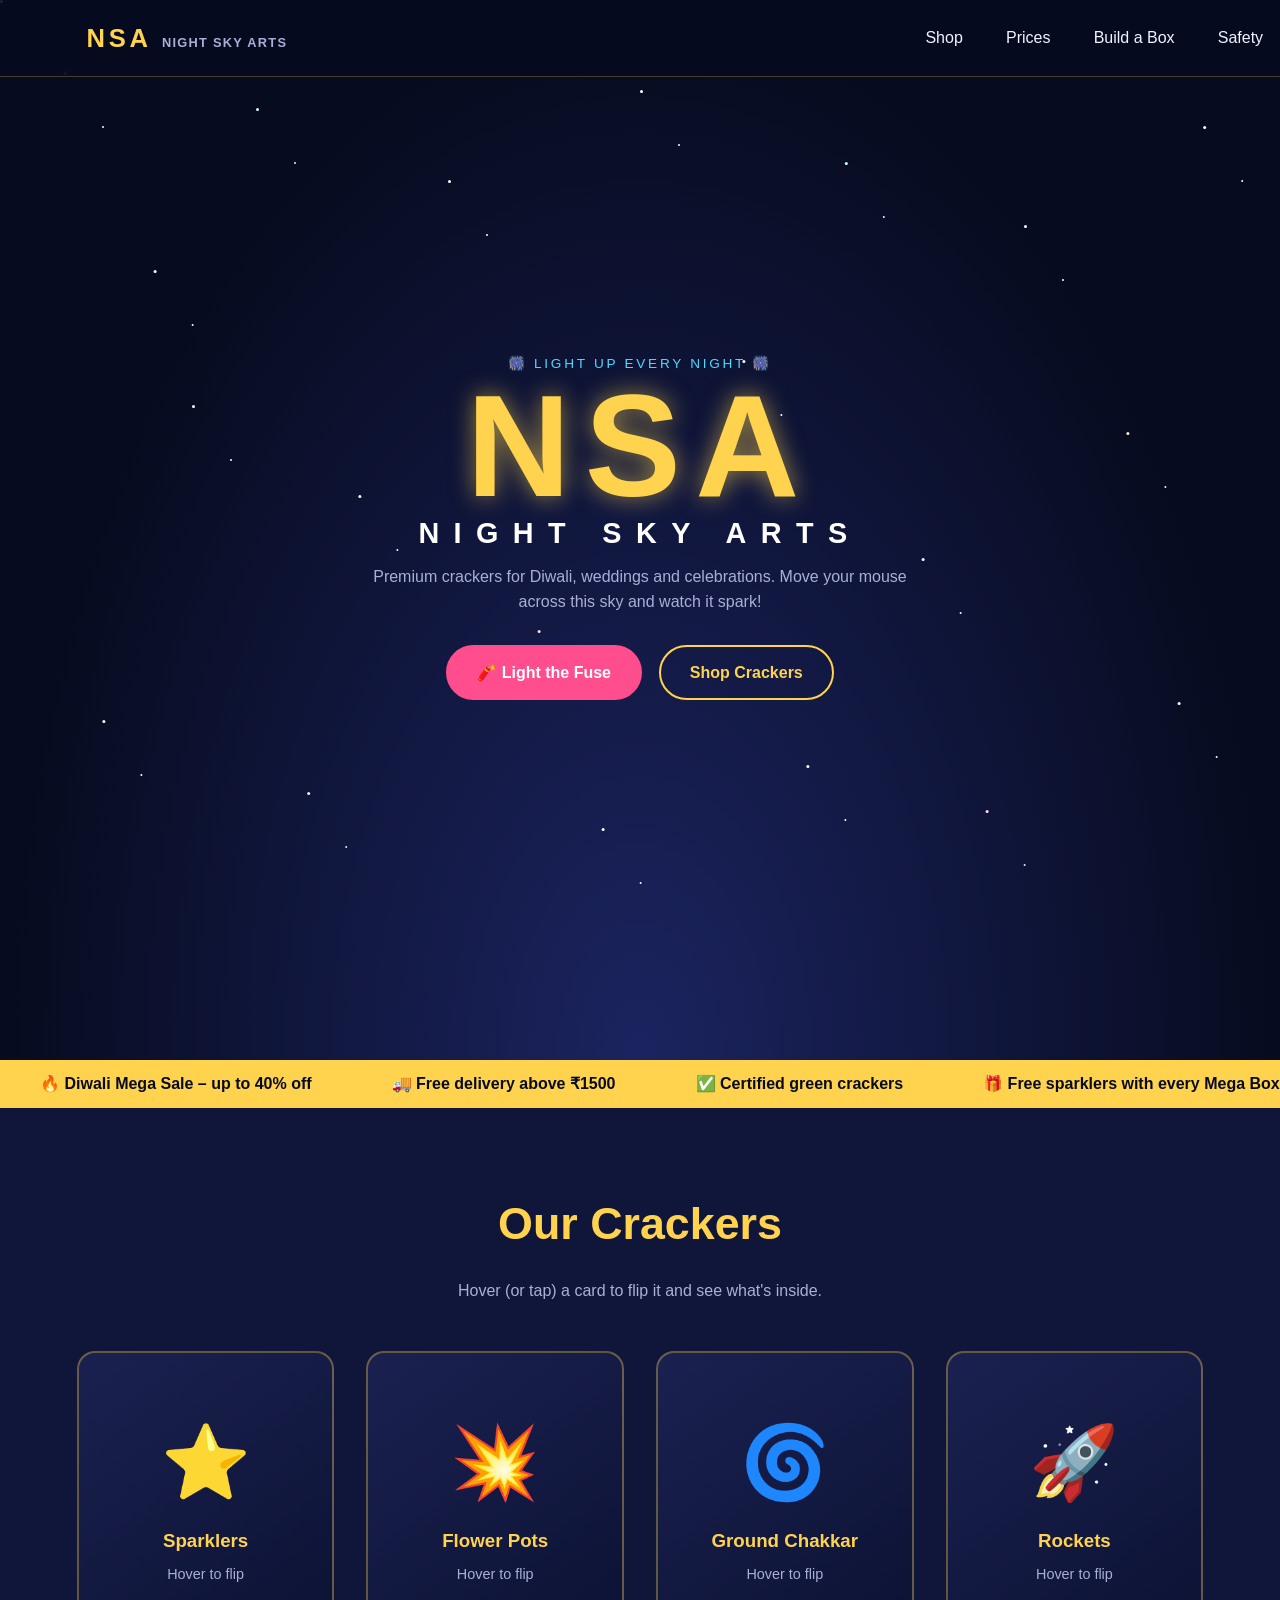
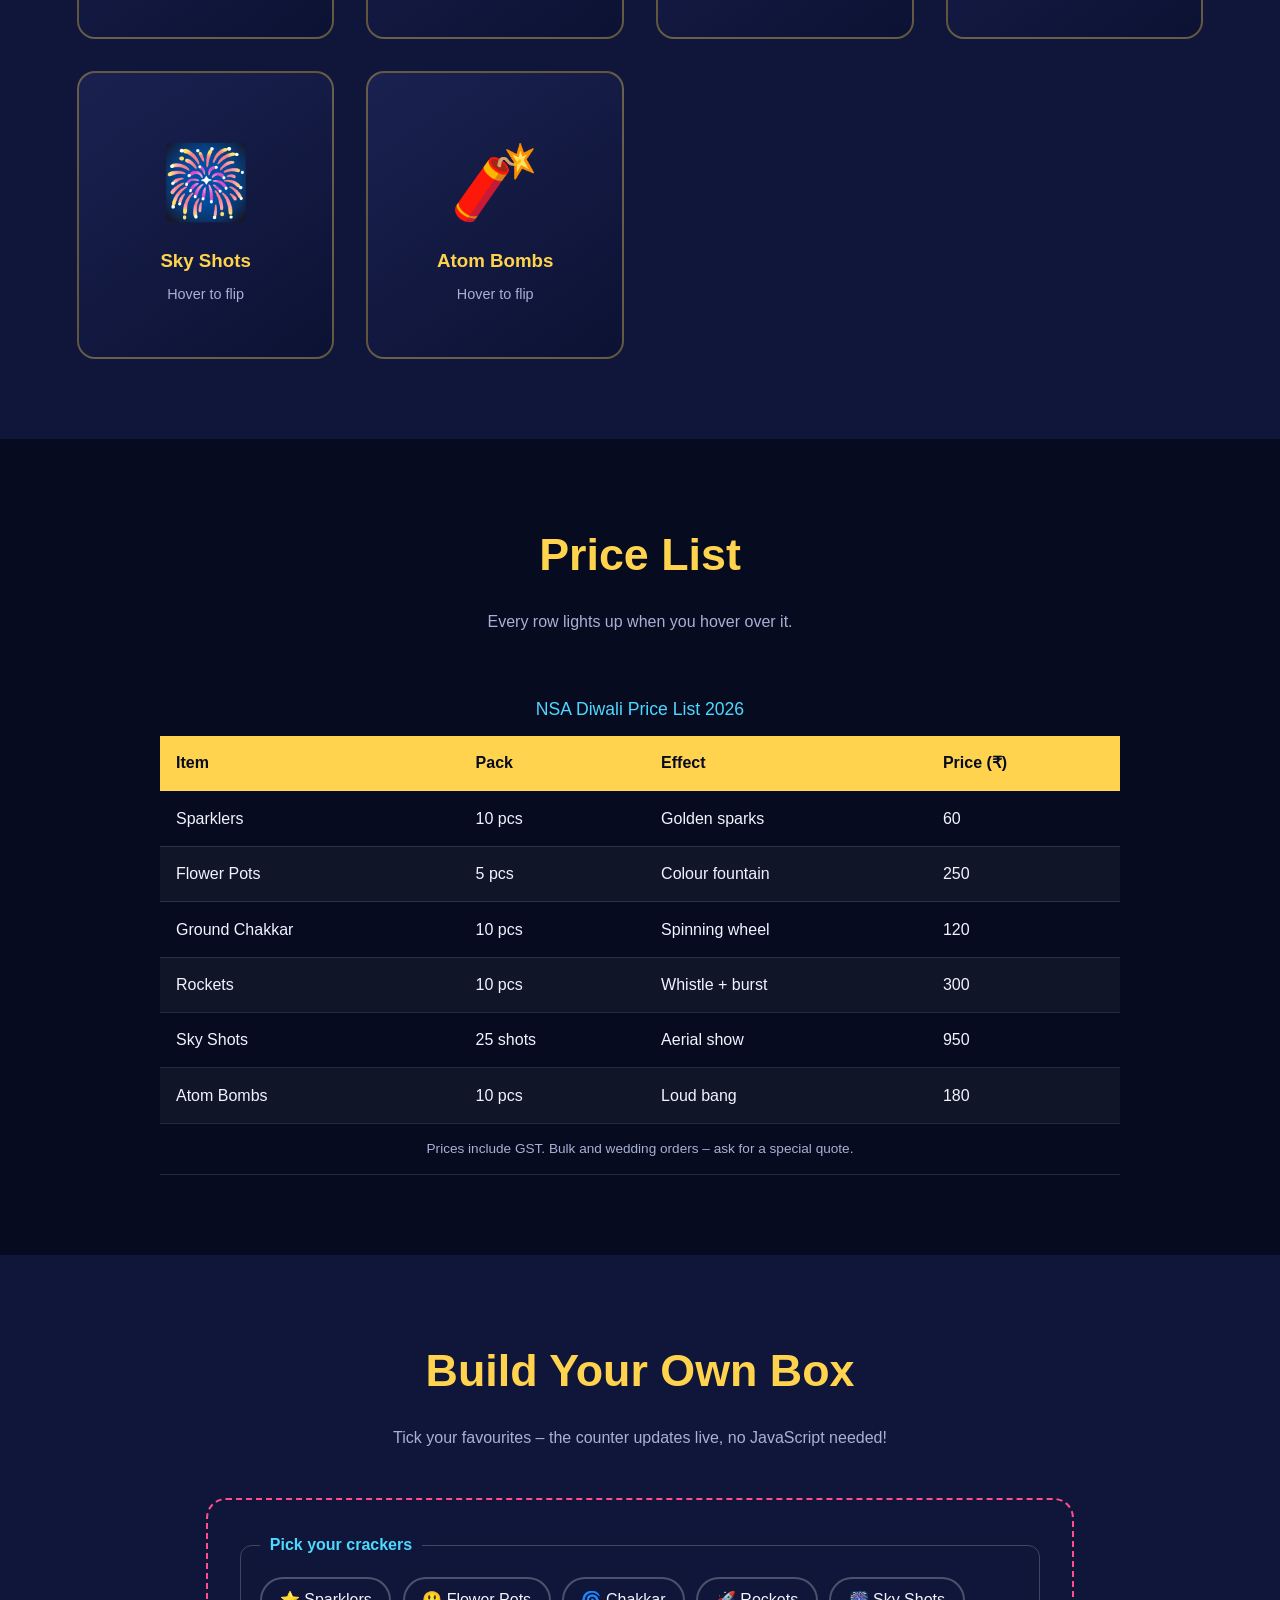
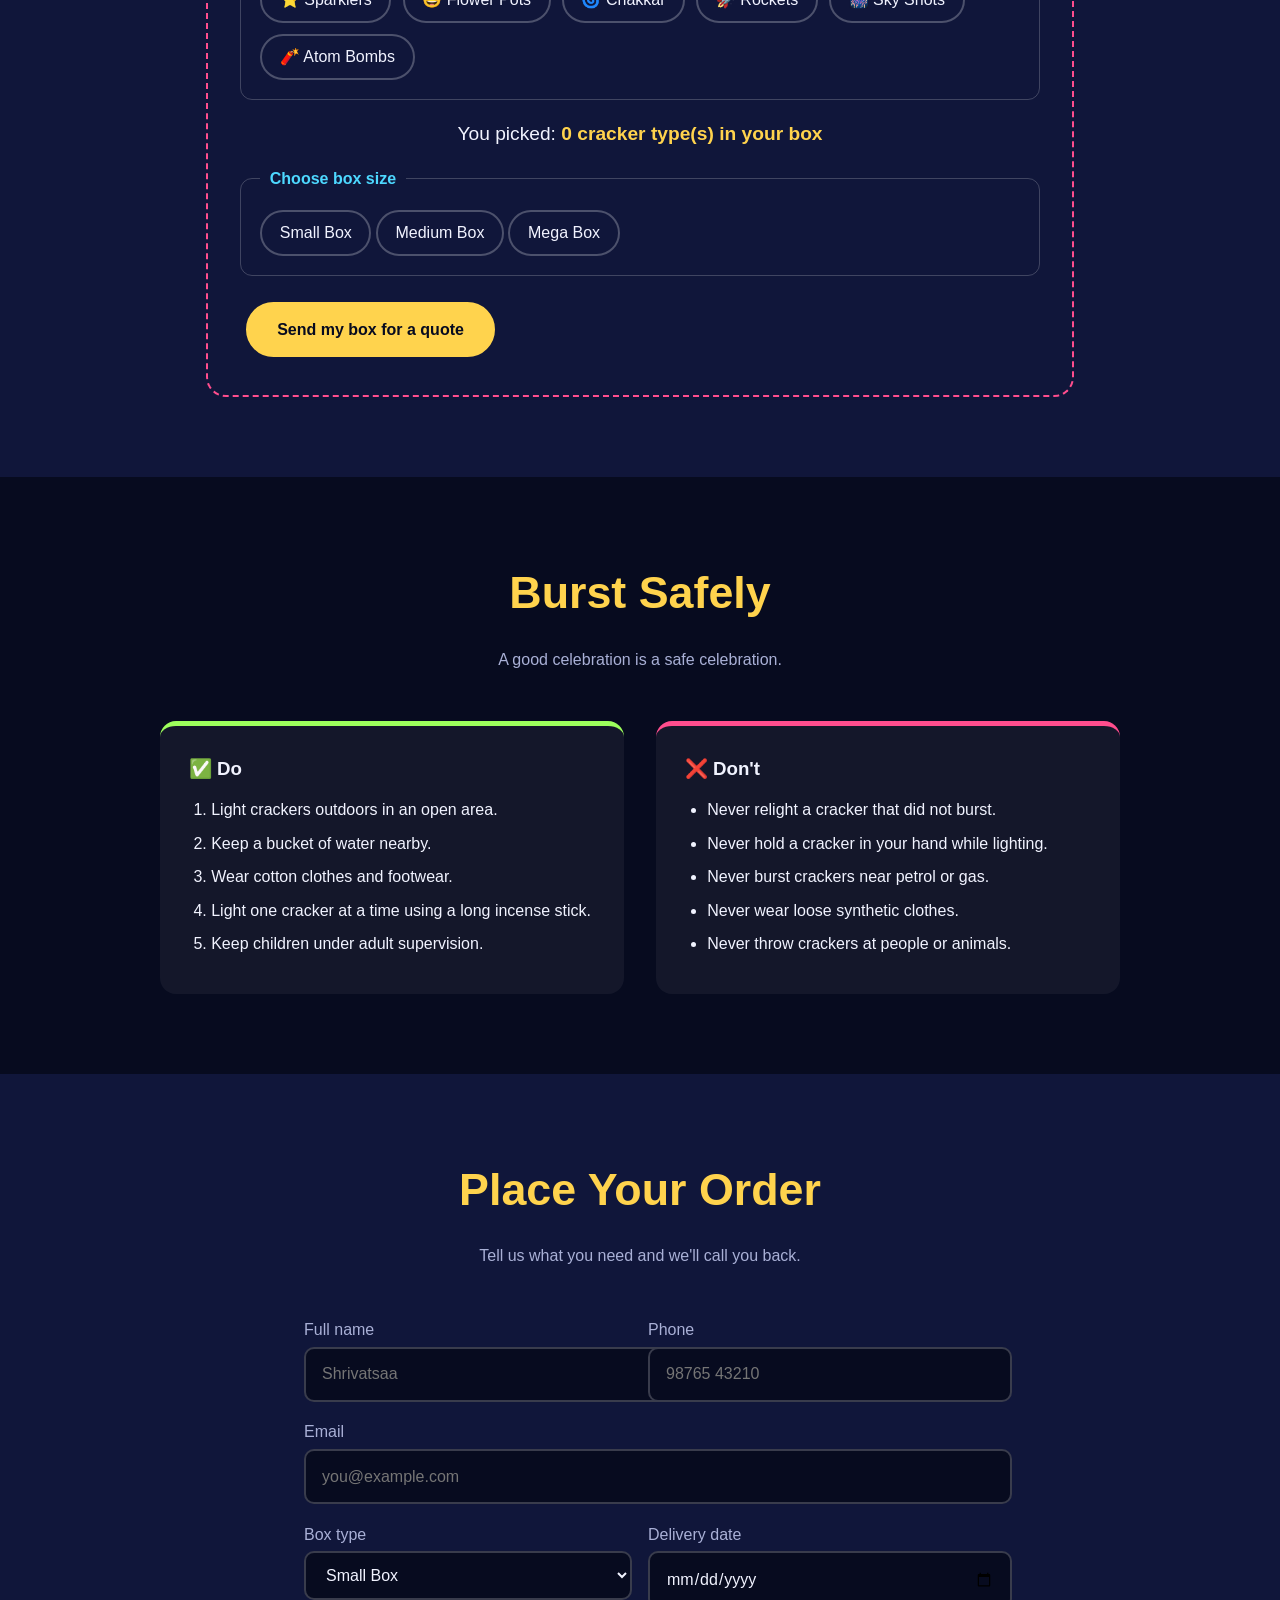
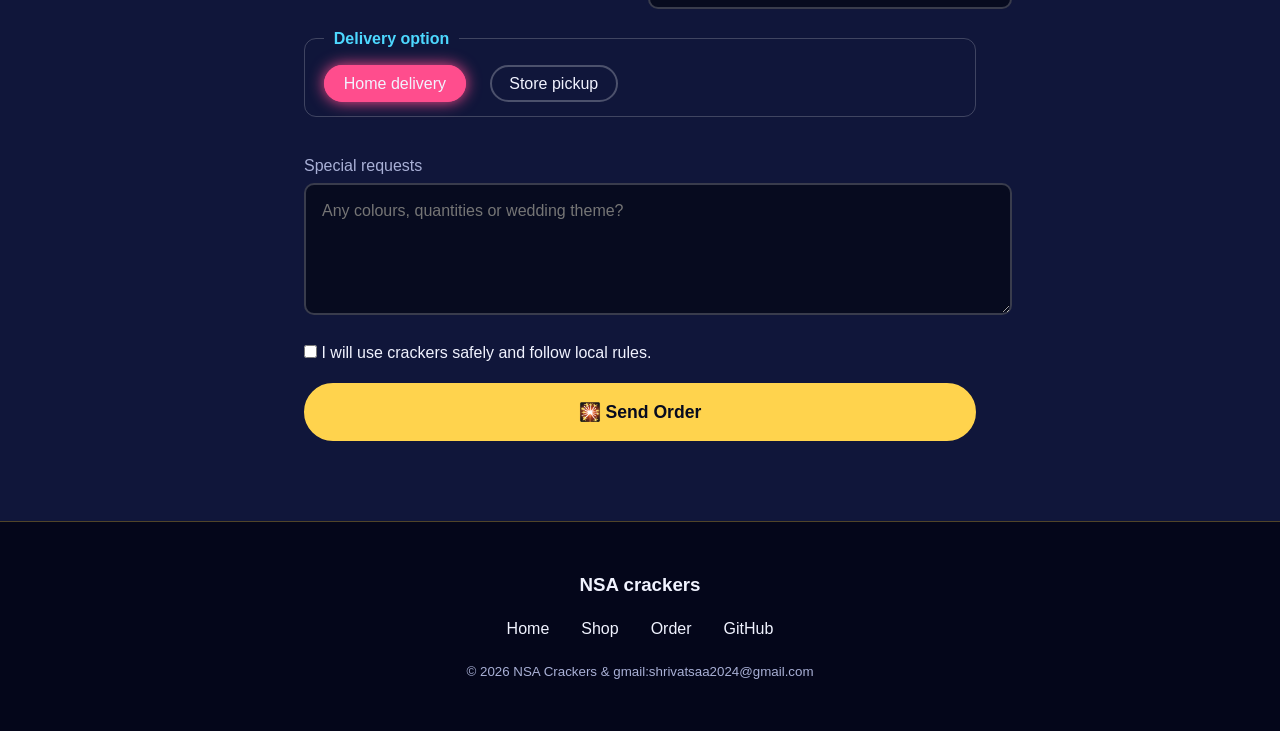
==== webdevwebsite.html @ e6b0582c "Add files via upload" ====
<!DOCTYPE html>
<html lang="en">
<head>
  <meta charset="UTF-8">
  <meta name="viewport" content="width=device-width, initial-scale=1.0">
  <title>NSA Crackers</title>
  <link rel="stylesheet" href="webdevwebsite.css">
</head>
<body>
  <input type="checkbox" id="fuse" class="hidden-input">
  <header class="nav">
    <a href="#home" class="logo">NSA <small>NIGHT SKY ARTS</small></a>
    <nav>
      <ul>
        <li><a href="#shop">Shop</a></li>
        <li><a href="#prices">Prices</a></li>
        <li><a href="#builder">Build a Box</a></li>
        <li><a href="#safety">Safety</a></li>
        <li><a href="#order">Order</a></li>
      </ul>
    </nav>
  </header>


  <main>

    <section class="hero" id="home">
      <div class="stars"></div>
      <div class="stars s2"></div>

      <div class="spark-grid">
        <i></i><i></i><i></i><i></i><i></i><i></i><i></i><i></i><i></i><i></i><i></i><i></i>
        <i></i><i></i><i></i><i></i><i></i><i></i><i></i><i></i><i></i><i></i><i></i><i></i>
        <i></i><i></i><i></i><i></i><i></i><i></i><i></i><i></i><i></i><i></i><i></i><i></i>
        <i></i><i></i><i></i><i></i><i></i><i></i><i></i><i></i><i></i><i></i><i></i><i></i>
        <i></i><i></i><i></i><i></i><i></i><i></i><i></i><i></i><i></i><i></i><i></i><i></i>
        <i></i><i></i><i></i><i></i><i></i><i></i><i></i><i></i><i></i><i></i><i></i><i></i>
        <i></i><i></i><i></i><i></i><i></i><i></i><i></i><i></i><i></i><i></i><i></i><i></i>
        <i></i><i></i><i></i><i></i><i></i><i></i><i></i><i></i><i></i><i></i><i></i><i></i>
      </div>

      <div class="burst b1"></div>
      <div class="burst b2"></div>
      <div class="burst b3"></div>
      <div class="burst b4"></div>
      <div class="burst b5"></div>
      <div class="burst b6"></div>

      <div class="hero-content">
        <p class="tag">🎆 Light up every night 🎆</p>
        <h1>NSA <span>NIGHT SKY ARTS</span></h1>
        <p class="lead">Premium crackers for Diwali, weddings and celebrations.
          Move your mouse across this sky and watch it spark!</p>
        <label for="fuse" class="btn fuse-btn fuse-on">🧨 Light the Fuse</label>
        <label for="fuse" class="btn fuse-btn fuse-off">🔄 Reset the Sky</label>
        <a href="#shop" class="btn ghost">Shop Crackers</a>
      </div>

      <div class="finale">💥 BOOM! HAPPY DIWALI FROM NSA! 💥</div>
    </section>

    <div class="marquee">
      <ul class="track">
        <li>🔥 Diwali Mega Sale – up to 40% off</li>
        <li>🚚 Free delivery above ₹1500</li>
        <li>✅ Certified green crackers</li>
        <li>🎁 Free sparklers with every Mega Box</li>
        <li>🔥 Diwali Mega Sale – up to 40% off</li>
        <li>🚚 Free delivery above ₹1500</li>
        <li>✅ Certified green crackers</li>
        <li>🎁 Free sparklers with every Mega Box</li>
      </ul>
    </div>

    <section class="products" id="shop">
      <h2 class="section-title">Our Crackers</h2>
      <p class="section-sub">Hover (or tap) a card to flip it and see what's inside.</p>

      <div class="card-grid">

        <article class="card" tabindex="0">
          <div class="card-inner">
            <div class="face front"><span class="emoji">⭐</span><h3>Sparklers</h3><p>Hover to flip</p></div>
            <div class="face back">
              <h3>Sparklers</h3>
              <ul><li>Pack of 10</li><li>Golden shower effect</li><li>Safe for kids (with adults)</li></ul>
              <p class="price">₹60</p>
            </div>
          </div>
        </article>

        <article class="card" tabindex="0">
          <div class="card-inner">
            <div class="face front"><span class="emoji">💥</span><h3>Flower Pots</h3><p>Hover to flip</p></div>
            <div class="face back">
              <h3>Flower Pots</h3>
              <ul><li>Box of 5</li><li>Fountain of colours</li><li>Height up to 6 ft</li></ul>
              <p class="price">₹250</p>
            </div>
          </div>
        </article>

        <article class="card" tabindex="0">
          <div class="card-inner">
            <div class="face front"><span class="emoji">🌀</span><h3>Ground Chakkar</h3><p>Hover to flip</p></div>
            <div class="face back">
              <h3>Ground Chakkar</h3>
              <ul><li>Box of 10</li><li>Spins and sparkles</li><li>Multi-colour glow</li></ul>
              <p class="price">₹120</p>
            </div>
          </div>
        </article>

        <article class="card" tabindex="0">
          <div class="card-inner">
            <div class="face front"><span class="emoji">🚀</span><h3>Rockets</h3><p>Hover to flip</p></div>
            <div class="face back">
              <h3>Rockets</h3>
              <ul><li>Box of 10</li><li>Whistle + burst</li><li>Goes 80 ft high</li></ul>
              <p class="price">₹300</p>
            </div>
          </div>
        </article>

        <article class="card" tabindex="0">
          <div class="card-inner">
            <div class="face front"><span class="emoji">🎆</span><h3>Sky Shots</h3><p>Hover to flip</p></div>
            <div class="face back">
              <h3>Sky Shots</h3>
              <ul><li>25-shot cake</li><li>Multi-colour aerial show</li><li>60 seconds of magic</li></ul>
              <p class="price">₹950</p>
            </div>
          </div>
        </article>

        <article class="card" tabindex="0">
          <div class="card-inner">
            <div class="face front"><span class="emoji">🧨</span><h3>Atom Bombs</h3><p>Hover to flip</p></div>
            <div class="face back">
              <h3>Atom Bombs</h3>
              <ul><li>Box of 10</li><li>Loud bang (use outdoors)</li><li>Adults only</li></ul>
              <p class="price">₹180</p>
            </div>
          </div>
        </article>

      </div>
    </section>

    <section id="prices">
      <h2 class="section-title">Price List</h2>
      <p class="section-sub">Every row lights up when you hover over it.</p>

      <div class="table-wrap">
        <table>
          <caption>NSA Diwali Price List 2026</caption>
          <thead>
            <tr>
              <th>Item</th>
              <th>Pack</th>
              <th>Effect</th>
              <th>Price (₹)</th>
            </tr>
          </thead>
          <tbody>
            <tr><td>Sparklers</td><td>10 pcs</td><td>Golden sparks</td><td>60</td></tr>
            <tr><td>Flower Pots</td><td>5 pcs</td><td>Colour fountain</td><td>250</td></tr>
            <tr><td>Ground Chakkar</td><td>10 pcs</td><td>Spinning wheel</td><td>120</td></tr>
            <tr><td>Rockets</td><td>10 pcs</td><td>Whistle + burst</td><td>300</td></tr>
            <tr><td>Sky Shots</td><td>25 shots</td><td>Aerial show</td><td>950</td></tr>
            <tr><td>Atom Bombs</td><td>10 pcs</td><td>Loud bang</td><td>180</td></tr>
          </tbody>
          <tfoot>
            <tr><td colspan="4">Prices include GST. Bulk and wedding orders – ask for a special quote.</td></tr>
          </tfoot>
        </table>
      </div>
    </section>

    <section class="builder" id="builder">
      <h2 class="section-title">Build Your Own Box</h2>
      <p class="section-sub">Tick your favourites – the counter updates live, no JavaScript needed!</p>

      <form class="combo" action="#" method="post">

        <fieldset class="chips">
          <legend>Pick your crackers</legend>
          <input type="checkbox" id="p1" name="items" value="sparklers"><label for="p1">⭐ Sparklers</label>
          <input type="checkbox" id="p2" name="items" value="flowerpots"><label for="p2">😃 Flower Pots</label>
          <input type="checkbox" id="p3" name="items" value="chakkar"><label for="p3">🌀 Chakkar</label>
          <input type="checkbox" id="p4" name="items" value="rockets"><label for="p4">🚀 Rockets</label>
          <input type="checkbox" id="p5" name="items" value="skyshots"><label for="p5">🎆 Sky Shots</label>
          <input type="checkbox" id="p6" name="items" value="atom"><label for="p6">🧨 Atom Bombs</label>
        </fieldset>

        <p class="count">You picked: </p>

        <fieldset>
          <legend>Choose box size</legend>
          <input type="radio" id="sz1" name="size" value="small"><label for="sz1">Small Box</label>
          <input type="radio" id="sz2" name="size" value="medium"><label for="sz2">Medium Box</label>
          <input type="radio" id="sz3" name="size" value="mega"><label for="sz3">Mega Box</label>
          <p class="size-note n1">🏠 Perfect for a small family – 2 to 3 people.</p>
          <p class="size-note n2">👨‍👩‍👧‍👦 Great for a Diwali night with the street gang.</p>
          <p class="size-note n3">🎉 Wedding / party size! Free sparklers included.</p>
        </fieldset>

        <button type="submit" class="btn">Send my box for a quote</button>
      </form>
    </section>

    <section id="safety">
      <h2 class="section-title">Burst Safely</h2>
      <p class="section-sub">A good celebration is a safe celebration.</p>

      <div class="safety-cols">
        <div class="do">
          <h3>✅ Do</h3>
          <ol>
            <li>Light crackers outdoors in an open area.</li>
            <li>Keep a bucket of water nearby.</li>
            <li>Wear cotton clothes and footwear.</li>
            <li>Light one cracker at a time using a long incense stick.</li>
            <li>Keep children under adult supervision.</li>
          </ol>
        </div>
        <div class="dont">
          <h3>❌ Don't</h3>
          <ul>
            <li>Never relight a cracker that did not burst.</li>
            <li>Never hold a cracker in your hand while lighting.</li>
            <li>Never burst crackers near petrol or gas.</li>
            <li>Never wear loose synthetic clothes.</li>
            <li>Never throw crackers at people or animals.</li>
          </ul>
        </div>
      </div>
    </section>

    <section class="order" id="order">
      <h2 class="section-title">Place Your Order</h2>
      <p class="section-sub">Tell us what you need and we'll call you back.</p>

      <form class="order-form" action="#" method="post">
        <div class="row">
          <div>
            <label for="name">Full name</label>
            <input type="text" id="name" name="name" placeholder="Shrivatsaa" required>
          </div>
          <div>
            <label for="phone">Phone</label>
            <input type="tel" id="phone" name="phone" placeholder="98765 43210" required>
          </div>
        </div>

        <div>
          <label for="email">Email</label>
          <input type="email" id="email" name="email" placeholder="you@example.com" required>
        </div>

        <div class="row">
          <div>
            <label for="pack">Box type</label>
            <select id="pack" name="pack">
              <optgroup label="Family">
                <option>Small Box</option>
                <option>Medium Box</option>
              </optgroup>
              <optgroup label="Events">
                <option>Mega Box</option>
                <option>Wedding Special</option>
              </optgroup>
            </select>
          </div>
          <div>
            <label for="date">Delivery date</label>
            <input type="date" id="date" name="date">
          </div>
        </div>

        <fieldset>
          <legend>Delivery option</legend>
          <div class="inline-opts">
            <span><input type="radio" id="home" name="delivery" checked> <label for="home">Home delivery</label></span>
            <span><input type="radio" id="pickup" name="delivery"> <label for="pickup">Store pickup</label></span>
          </div>
        </fieldset>

        <div>
          <label for="msg">Special requests</label>
          <textarea id="msg" name="msg" rows="4" placeholder="Any colours, quantities or wedding theme?"></textarea>
        </div>

        <div class="inline-opts">
          <span><input type="checkbox" id="terms" required> <label for="terms">I will use crackers safely and follow local rules.</label></span>
        </div>

        <button type="submit" class="btn">🎇 Send Order</button>
      </form>
    </section>
  </main>
  <footer>
    <h3>NSA crackers</h3>
    <ul class="links">
      <li><a href="#home">Home</a></li>
      <li><a href="#shop">Shop</a></li>
      <li><a href="#order">Order</a></li>
      <li><a href="https://github.com/" target="_blank" rel="noopener">GitHub</a></li>
    </ul>
    <small>© 2026 NSA Crackers &amp; gmail:shrivatsaa2024@gmail.com</small>
  </footer>

</body>
</html>
---- webdevwebsite.css ----
:root {
  --bg: #070b1f;
  --bg-soft: #10163a;
  --gold: #ffd34d;
  --pink: #ff4d8d;
  --cyan: #4dd8ff;
  --lime: #9dff5c;
  --text: #f1f3ff;
  --muted: #a9b0d6;
}

* {
  margin: 0;
  padding: 0;
}

html { scroll-behavior: smooth; font-size: 100%; }   /* 1rem = 16px */

body {
  font-family: "Segoe UI", Tahoma, sans-serif;
  background: var(--bg);
  color: var(--text);                /* inherited by every child */
  line-height: 1.6;
}

/* form controls do NOT inherit font by default -> force inheritance */
input, select, textarea, button { font: inherit; color: inherit; }

a { color: inherit; text-decoration: none; }
ul, ol { padding-left: 1.4em; }
img { max-width: 100%; display: block; }

/* ---------- 2. DISPLAY ---------- */
.hidden-input { display: none; }     /* the "fuse" checkbox (checkbox hack) */

section { padding: 5rem 6vw; }       /* CSS UNITS: rem + vw */

.section-title {
  font-size: clamp(1.8rem, 4vw, 2.8rem);
  text-align: center;
  margin-bottom: 0.4em;
  color: var(--gold);
}
.section-sub {
  text-align: center;
  color: var(--muted);
  max-width: 40em;                   /* em unit */
  margin: 0 auto 3rem;
}

/* ---------- 3. POSITIONING: fixed navbar ---------- */
.nav {
  position: fixed;
  top: 0; left: 0;
  width: 100%;
  z-index: 100;
  display: flex;                     /* FLEXBOX */
  justify-content: space-between;
  align-items: center;
  padding: 0.8rem 6vw;
  background: rgba(7, 11, 31, 0.85);
  backdrop-filter: blur(8px);
  border-bottom: 1px solid rgba(255, 211, 77, 0.25);
}
.logo { font-size: 1.6rem; font-weight: 800; letter-spacing: 0.15em; color: var(--gold); }
.logo small { font-size: 0.5em; color: var(--muted); letter-spacing: 0.1em; }
.nav ul { display: flex; gap: 1.5rem; list-style: none; padding: 0; }
.nav a { padding: 0.3rem 0.6rem; border-radius: 6px; transition: 0.3s; }
.nav a:hover { background: var(--gold); color: var(--bg); }

/* ---------- Buttons + SPECIFICITY demo ---------- */
.btn {                               /* specificity (0,1,0) */
  display: inline-block;
  padding: 0.8rem 1.8rem;
  margin: 0.4rem;
  border: 2px solid var(--gold);
  border-radius: 50px;
  background: var(--gold);
  color: var(--bg);
  font-weight: 700;
  cursor: pointer;
  transition: transform 0.3s, box-shadow 0.3s;
  animation: glow 2s ease-in-out infinite;
}
.btn:hover { transform: translateY(-4px) scale(1.05); box-shadow: 0 8px 25px var(--gold); }
.btn.ghost {                         /* (0,2,0) beats .btn – higher specificity wins */
  background: transparent;
  color: var(--gold);
  animation: none;
}
.hero .hero-content .fuse-btn {      /* (0,3,0) beats everything above */
  background: var(--pink);
  border-color: var(--pink);
  color: #fff;
}
.fuse-off { display: none; }

/* ---------- 4. HERO ---------- */
.hero {
  position: relative;                /* parent for absolutely-positioned children */
  min-height: 100vh;                 /* vh unit */
  display: flex;
  align-items: center;
  justify-content: center;
  text-align: center;
  overflow: hidden;
  background: radial-gradient(ellipse at bottom, #1b2460 0%, var(--bg) 70%);
}

/* twinkling stars: one tiny element, many box-shadows */
.stars {
  position: absolute;
  top: 0; left: 0;
  width: 3px; height: 3px;
  border-radius: 50%;
  background: #fff;
  box-shadow:
    5vw 8vh #fff, 12vw 30vh #fff, 20vw 12vh #cfe, 28vw 55vh #fff, 35vw 20vh #fff,
    42vw 70vh #fde, 50vw 10vh #fff, 58vw 40vh #fff, 66vw 18vh #cff, 72vw 62vh #fff,
    80vw 25vh #fff, 88vw 48vh #fed, 94vw 14vh #fff, 8vw 80vh #fff, 24vw 88vh #cfe,
    47vw 92vh #fff, 63vw 85vh #fff, 77vw 90vh #fde, 92vw 78vh #fff, 15vw 45vh #fff;
  animation: twinkle 3s ease-in-out infinite;
}
.stars.s2 {
  top: 6vh; left: 3vw;
  width: 2px; height: 2px;
  animation-duration: 5s;
  animation-delay: 1.2s;
}

/* ---- Mouse spark trail (CSS-only!) : a grid of invisible cells ---- */
.spark-grid {
  position: absolute;
  inset: 0;                          /* shorthand for top/right/bottom/left: 0 */
  z-index: 1;
  display: grid;                     /* GRID */
  grid-template-columns: repeat(12, 1fr);
  grid-template-rows: repeat(8, 1fr);
}
.spark-grid i {
  --c: var(--gold);                  /* custom property, inherited by ::after */
  display: grid;
  place-items: center;
}
.spark-grid i:nth-child(4n+1) { --c: var(--gold); }
.spark-grid i:nth-child(4n+2) { --c: var(--pink); }
.spark-grid i:nth-child(4n+3) { --c: var(--cyan); }
.spark-grid i:nth-child(4n)   { --c: var(--lime); }
.spark-grid i::after {
  content: "";
  width: 10px; height: 10px;
  border-radius: 50%;
  background: transparent;
  transition: background 1.4s, box-shadow 1.4s, transform 1.4s;   /* slow fade OUT */
}
.spark-grid i:hover::after {
  background: var(--c);
  box-shadow: 0 0 18px 8px var(--c);
  transform: scale(2.2);
  transition: 0s;                    /* instant light-up IN */
}

/* hero text sits above the grid but lets the mouse pass through */
.hero-content {
  position: relative;
  z-index: 2;
  pointer-events: none;
  padding: 0 5vw;
}
.hero-content .btn { pointer-events: auto; }
.tag { color: var(--cyan); letter-spacing: 0.2em; text-transform: uppercase; font-size: 0.85rem; }
.hero h1 {
  font-size: clamp(4rem, 14vw, 9rem);
  line-height: 1;
  letter-spacing: 0.1em;
  color: var(--gold);
  text-shadow: 0 0 25px rgba(255, 211, 77, 0.6);
  animation: float 4s ease-in-out infinite;
}
.hero h1 span {
  display: block;
  font-size: 0.2em;
  letter-spacing: 0.5em;
  color: #fff;
  text-shadow: none;
}
.hero p.lead { max-width: 34em; margin: 1rem auto 1.5rem; color: var(--muted); }

/* ---- Firework bursts (box-shadow rings + keyframes) ---- */
.burst {
  position: absolute;
  z-index: 0;
  width: 6px; height: 6px;
  border-radius: 50%;
  opacity: 0;
  --bc: var(--gold);
  box-shadow:
    100px 0 0 var(--bc), 87px 50px 0 var(--bc), 50px 87px 0 var(--bc), 0 100px 0 var(--bc),
    -50px 87px 0 var(--bc), -87px 50px 0 var(--bc), -100px 0 0 var(--bc), -87px -50px 0 var(--bc),
    -50px -87px 0 var(--bc), 0 -100px 0 var(--bc), 50px -87px 0 var(--bc), 87px -50px 0 var(--bc),
    50px 0 0 #fff, 43px 25px 0 #fff, 25px 43px 0 #fff, 0 50px 0 #fff,
    -25px 43px 0 #fff, -43px 25px 0 #fff, -50px 0 0 #fff, -43px -25px 0 #fff,
    -25px -43px 0 #fff, 0 -50px 0 #fff, 25px -43px 0 #fff, 43px -25px 0 #fff;
  animation: burst 3.5s ease-out infinite;
}
.b1 { top: 22%; left: 18%; --bc: var(--gold); }
.b2 { top: 32%; left: 78%; --bc: var(--pink); animation-delay: 1.2s; }
.b3 { top: 62%; left: 50%; --bc: var(--cyan); animation-delay: 2.3s; }
/* finale bursts hidden until the fuse is lit */
.b4, .b5, .b6 { display: none; }
.b4 { top: 15%; left: 45%; --bc: var(--lime); }
.b5 { top: 55%; left: 12%; --bc: var(--pink); }
.b6 { top: 50%; left: 88%; --bc: var(--gold); }

.finale {
  position: absolute;
  z-index: 2;
  bottom: 8%;
  left: 0; right: 0;
  font-size: clamp(1.5rem, 5vw, 3rem);
  font-weight: 800;
  color: var(--pink);
  text-shadow: 0 0 20px var(--pink);
  opacity: 0;
  pointer-events: none;
}

/* ===== THE CHECKBOX HACK: label toggles hidden checkbox; ~ selects later siblings ===== */
#fuse:checked ~ main .hero { animation: shake 0.4s 4; background: radial-gradient(ellipse at bottom, #5a1a50 0%, var(--bg) 70%); }
#fuse:checked ~ main .b4,
#fuse:checked ~ main .b5,
#fuse:checked ~ main .b6 { display: block; }
#fuse:checked ~ main .burst { animation-duration: 1.4s; }
#fuse:checked ~ main .finale { animation: pop 1.2s ease-in-out infinite; }
#fuse:checked ~ main .fuse-on  { display: none; }
#fuse:checked ~ main .fuse-off { display: inline-block; }

/* ---------- 5. OFFER MARQUEE ---------- */
.marquee {
  overflow: hidden;
  background: var(--gold);
  color: var(--bg);
  font-weight: 700;
}
.track {
  display: flex;
  width: max-content;
  list-style: none;
  padding: 0;
  animation: scroll 25s linear infinite;
}
.track li { padding: 0.7rem 2.5rem; white-space: nowrap; }
.marquee:hover .track { animation-play-state: paused; }

/* ---------- 6. PRODUCT CARDS (GRID + flip animation) ---------- */
.products { background: var(--bg-soft); }
.card-grid {
  display: grid;
  grid-template-columns: repeat(auto-fit, minmax(16rem, 1fr));
  gap: 2rem;
  max-width: 75rem;
  margin: 0 auto;
}
.card {
  height: 18rem;
  perspective: 1000px;
  outline: none;
}
.card-inner {
  position: relative;
  width: 100%; height: 100%;
  transition: transform 0.8s;
  transform-style: preserve-3d;
}
.card:hover .card-inner,
.card:focus .card-inner { transform: rotateY(180deg); }
.face {
  position: absolute;
  inset: 0;
  display: flex;
  flex-direction: column;
  justify-content: center;
  align-items: center;
  padding: 1.5rem;
  border: 2px solid rgba(255, 211, 77, 0.35);
  border-radius: 18px;
  backface-visibility: hidden;
  background: linear-gradient(145deg, #1a2150, #0c1233);
}
.face.back { transform: rotateY(180deg); background: linear-gradient(145deg, #3a1450, #150c33); }
.emoji { font-size: 4.5rem; animation: float 3s ease-in-out infinite; }
.face h3 { color: var(--gold); margin: 0.4rem 0; }
.face p { color: var(--muted); font-size: 0.9rem; }
.face ul { margin: 0.5rem 0; color: var(--text); }
.price { font-size: 1.8rem; font-weight: 800; color: var(--lime) !important; }

/* ---------- 7. PRICE TABLE ---------- */
.table-wrap { max-width: 60rem; margin: 0 auto; overflow-x: auto; }
table { width: 100%; border-collapse: collapse; }
caption { font-size: 1.1rem; padding: 0.8rem; color: var(--cyan); }
th, td { padding: 0.9rem 1rem; text-align: left; border-bottom: 1px solid rgba(255, 255, 255, 0.12); }
thead { background: var(--gold); color: var(--bg); }
tbody tr { transition: background 0.3s, transform 0.3s; }
tbody tr:hover { background: rgba(255, 77, 141, 0.2); transform: scale(1.02); }
tbody tr:nth-child(even) { background: rgba(255, 255, 255, 0.04); }
tfoot td { color: var(--muted); font-size: 0.85rem; text-align: center; }

/* ---------- 8. COMBO BUILDER (counter + sibling selectors) ---------- */
.builder { background: var(--bg-soft); }
.combo {
  max-width: 50rem;
  margin: 0 auto;
  padding: 2rem;
  border: 2px dashed var(--pink);
  border-radius: 20px;
  counter-reset: picked;              /* CSS counter starts at 0 */
}
fieldset {
  position: relative;
  border: 1px solid rgba(255, 255, 255, 0.2);
  border-radius: 12px;
  padding: 1.2rem;
  margin-bottom: 1.2rem;
}
legend { padding: 0 0.6rem; color: var(--cyan); font-weight: 700; }
.chips { display: flex; flex-wrap: wrap; gap: 0.7rem; }
fieldset input[type="checkbox"],
fieldset input[type="radio"] {
  position: absolute;                 /* visually hidden, but still counted */
  opacity: 0;
  pointer-events: none;
}
fieldset input + label {
  display: inline-block;
  padding: 0.5rem 1.1rem;
  border: 2px solid rgba(255, 255, 255, 0.25);
  border-radius: 50px;
  cursor: pointer;
  transition: 0.3s;
}
fieldset input + label:hover { border-color: var(--gold); transform: translateY(-3px); }
fieldset input:checked + label {
  background: var(--pink);
  border-color: var(--pink);
  box-shadow: 0 0 15px var(--pink);
}
.chips input:checked { counter-increment: picked; }   /* +1 for every ticked box */
.count { text-align: center; font-size: 1.2rem; margin-bottom: 1rem; }
.count::after { content: counter(picked) " cracker type(s) in your box"; color: var(--gold); font-weight: 700; }

.size-note { display: none; margin-top: 0.8rem; width: 100%; color: var(--lime); }
#sz1:checked ~ .n1,
#sz2:checked ~ .n2,
#sz3:checked ~ .n3 { display: block; animation: pop-in 0.5s; }

/* ---------- 9. SAFETY (flex, two columns) ---------- */
.safety-cols { display: flex; gap: 2rem; max-width: 60rem; margin: 0 auto; }
.safety-cols > div {
  flex: 1;
  padding: 1.8rem;
  border-radius: 16px;
  background: rgba(255, 255, 255, 0.05);
  border-top: 5px solid var(--lime);
}
.safety-cols > div.dont { border-top-color: var(--pink); }
.safety-cols h3 { margin-bottom: 0.8rem; }
.safety-cols li { margin-bottom: 0.5rem; }

/* ---------- 10. ORDER FORM ---------- */
.order { background: var(--bg-soft); }
.order-form {
  max-width: 42rem;
  margin: 0 auto;
  display: grid;
  gap: 1.1rem;
}
.order-form label { display: block; margin-bottom: 0.25rem; color: var(--muted); }
.order-form input[type="text"],
.order-form input[type="email"],
.order-form input[type="tel"],
.order-form input[type="date"],
.order-form select,
.order-form textarea {
  width: 100%;
  padding: 0.8rem 1rem;
  border: 2px solid rgba(255, 255, 255, 0.2);
  border-radius: 10px;
  background: var(--bg);
  transition: border-color 0.3s, box-shadow 0.3s;
}
.order-form input:focus,
.order-form select:focus,
.order-form textarea:focus {
  outline: none;
  border-color: var(--gold);
  box-shadow: 0 0 15px rgba(255, 211, 77, 0.5);
}
.row { display: flex; gap: 1rem; }
.row > div { flex: 1; }
.inline-opts { display: flex; gap: 1.5rem; flex-wrap: wrap; }
.inline-opts label { display: inline; color: var(--text); }
.order-form .btn { width: 100%; margin: 0; font-size: 1.1rem; }

/* ---------- 11. FOOTER ---------- */
footer {
  text-align: center;
  padding: 3rem 6vw;
  background: #04061a;
  border-top: 1px solid rgba(255, 211, 77, 0.3);
}
footer .links { display: flex; justify-content: center; gap: 2rem; list-style: none; padding: 0; margin: 1rem 0; }
footer a:hover { color: var(--gold); }
footer small { color: var(--muted); }

/* ---------- 12. KEYFRAME ANIMATIONS ---------- */
@keyframes twinkle { 0%, 100% { opacity: 1; } 50% { opacity: 0.15; } }
@keyframes float   { 0%, 100% { transform: translateY(0); } 50% { transform: translateY(-14px); } }
@keyframes glow    { 0%, 100% { box-shadow: 0 0 5px var(--gold); } 50% { box-shadow: 0 0 22px var(--gold); } }
@keyframes burst   { 0% { transform: scale(0.1); opacity: 1; } 70% { opacity: 1; } 100% { transform: scale(1.5); opacity: 0; } }
@keyframes scroll  { from { transform: translateX(0); } to { transform: translateX(-50%); } }
@keyframes shake   { 0%, 100% { transform: translate(0); } 25% { transform: translate(-6px, 3px); } 75% { transform: translate(6px, -3px); } }
@keyframes pop     { 0%, 100% { opacity: 0.3; transform: scale(0.9); } 50% { opacity: 1; transform: scale(1.15); } }
@keyframes pop-in  { from { opacity: 0; transform: translateY(10px); } to { opacity: 1; transform: translateY(0); } }

/* ---------- 13. MEDIA QUERIES (responsive) ---------- */
@media (max-width: 900px) {
  section { padding: 4rem 5vw; }
  .safety-cols { flex-direction: column; }
}
@media (max-width: 700px) {
  .nav { flex-direction: column; gap: 0.4rem; padding: 0.6rem 4vw; }
  .nav ul { gap: 0.4rem; flex-wrap: wrap; justify-content: center; font-size: 0.85rem; }
  .row { flex-direction: column; }
  .spark-grid { grid-template-columns: repeat(8, 1fr); }
  .burst { transform-origin: center; }
  .card { height: 17rem; }
}
@media (max-width: 450px) {
  .btn { display: block; }
  th, td { padding: 0.6rem 0.5rem; font-size: 0.85rem; }
}
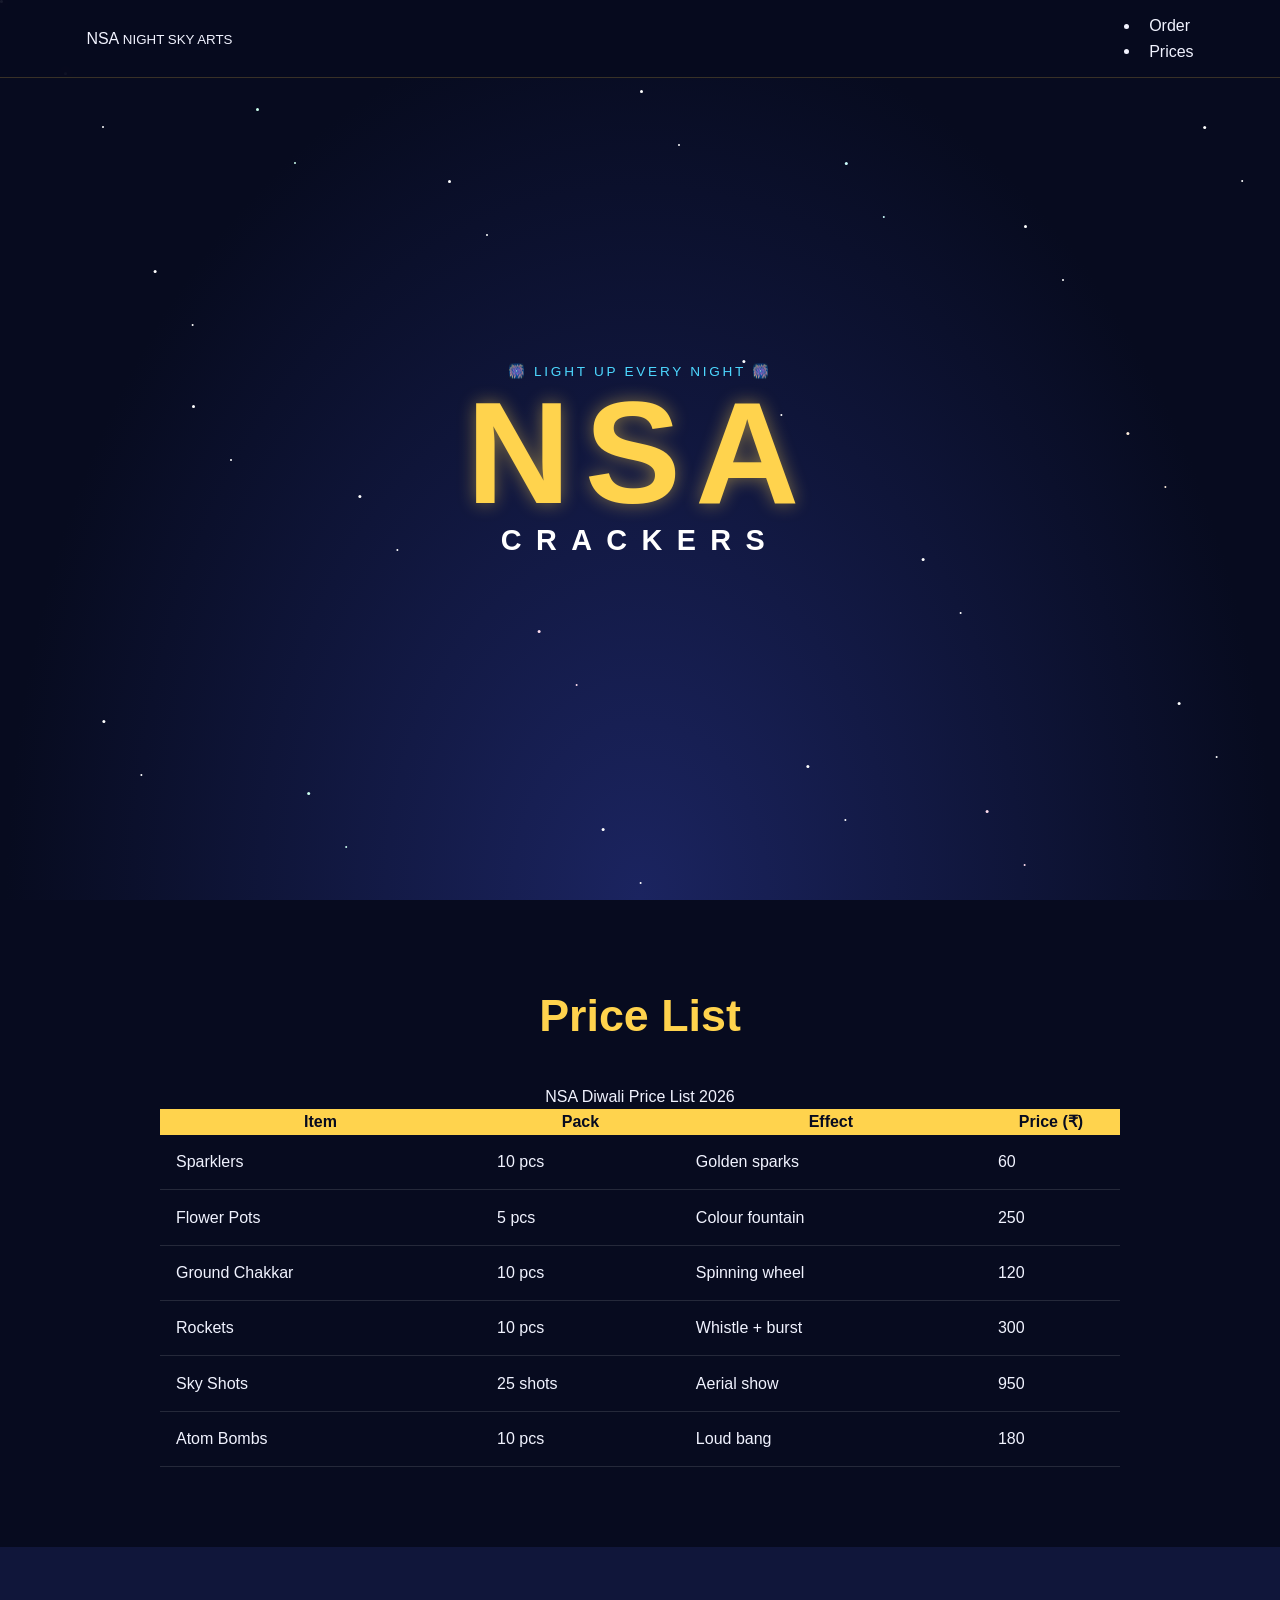
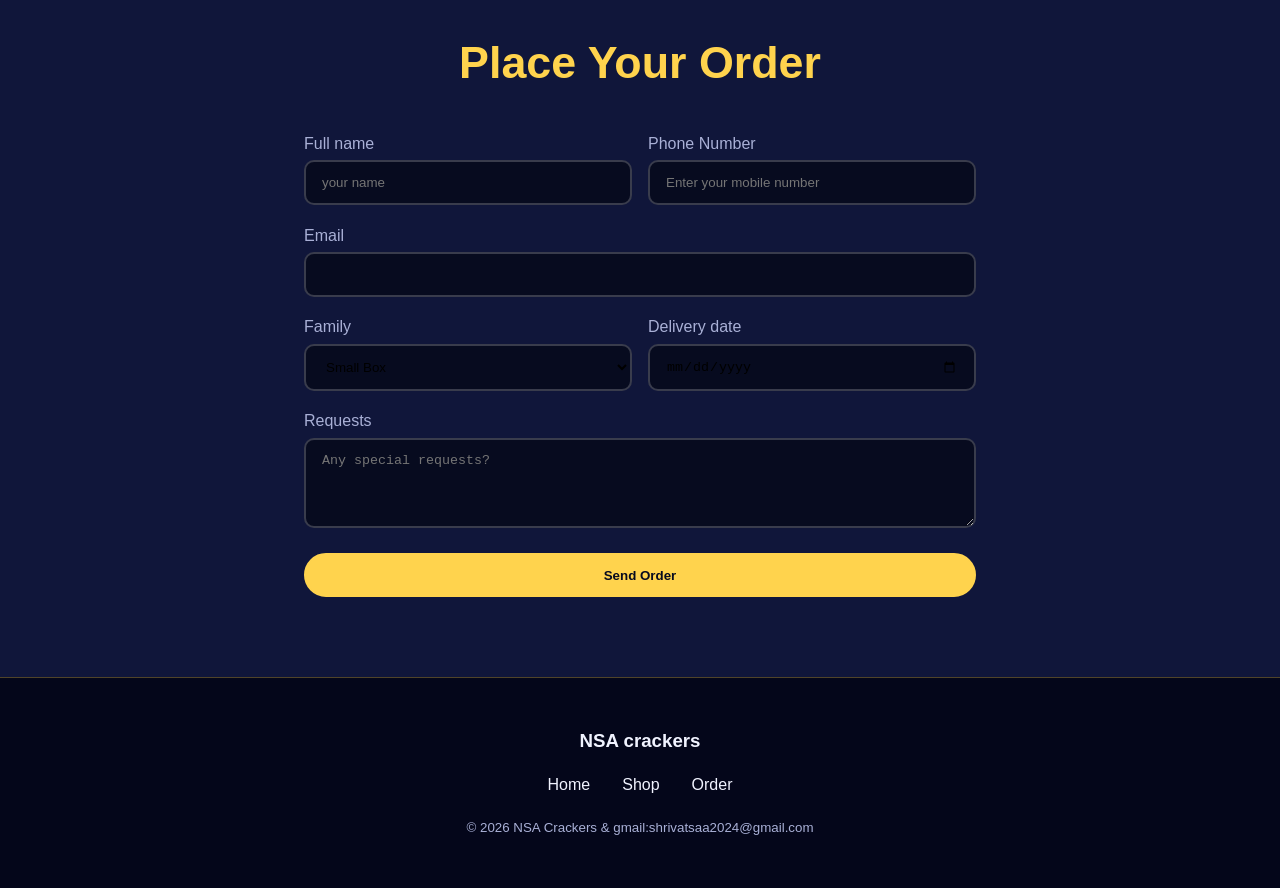
==== commit f90c2fe7: "LATEST Removed unnecessary sections and updated order form fields." ====
--- a/webdevwebsite.html
+++ b/webdevwebsite.html
@@ -12,18 +12,12 @@
     <a href="#home" class="logo">NSA <small>NIGHT SKY ARTS</small></a>
     <nav>
       <ul>
-        <li><a href="#shop">Shop</a></li>
+        <li><a href="#order">Order</a></li>
         <li><a href="#prices">Prices</a></li>
-        <li><a href="#builder">Build a Box</a></li>
-        <li><a href="#safety">Safety</a></li>
-        <li><a href="#order">Order</a></li>
       </ul>
     </nav>
   </header>
-
-
   <main>
-
     <section class="hero" id="home">
       <div class="stars"></div>
       <div class="stars s2"></div>
@@ -39,118 +33,13 @@
         <i></i><i></i><i></i><i></i><i></i><i></i><i></i><i></i><i></i><i></i><i></i><i></i>
       </div>
 
-      <div class="burst b1"></div>
-      <div class="burst b2"></div>
-      <div class="burst b3"></div>
-      <div class="burst b4"></div>
-      <div class="burst b5"></div>
-      <div class="burst b6"></div>
-
       <div class="hero-content">
         <p class="tag">🎆 Light up every night 🎆</p>
-        <h1>NSA <span>NIGHT SKY ARTS</span></h1>
-        <p class="lead">Premium crackers for Diwali, weddings and celebrations.
-          Move your mouse across this sky and watch it spark!</p>
-        <label for="fuse" class="btn fuse-btn fuse-on">🧨 Light the Fuse</label>
-        <label for="fuse" class="btn fuse-btn fuse-off">🔄 Reset the Sky</label>
-        <a href="#shop" class="btn ghost">Shop Crackers</a>
-      </div>
-
-      <div class="finale">💥 BOOM! HAPPY DIWALI FROM NSA! 💥</div>
-    </section>
-
-    <div class="marquee">
-      <ul class="track">
-        <li>🔥 Diwali Mega Sale – up to 40% off</li>
-        <li>🚚 Free delivery above ₹1500</li>
-        <li>✅ Certified green crackers</li>
-        <li>🎁 Free sparklers with every Mega Box</li>
-        <li>🔥 Diwali Mega Sale – up to 40% off</li>
-        <li>🚚 Free delivery above ₹1500</li>
-        <li>✅ Certified green crackers</li>
-        <li>🎁 Free sparklers with every Mega Box</li>
-      </ul>
-    </div>
-
-    <section class="products" id="shop">
-      <h2 class="section-title">Our Crackers</h2>
-      <p class="section-sub">Hover (or tap) a card to flip it and see what's inside.</p>
-
-      <div class="card-grid">
-
-        <article class="card" tabindex="0">
-          <div class="card-inner">
-            <div class="face front"><span class="emoji">⭐</span><h3>Sparklers</h3><p>Hover to flip</p></div>
-            <div class="face back">
-              <h3>Sparklers</h3>
-              <ul><li>Pack of 10</li><li>Golden shower effect</li><li>Safe for kids (with adults)</li></ul>
-              <p class="price">₹60</p>
-            </div>
-          </div>
-        </article>
-
-        <article class="card" tabindex="0">
-          <div class="card-inner">
-            <div class="face front"><span class="emoji">💥</span><h3>Flower Pots</h3><p>Hover to flip</p></div>
-            <div class="face back">
-              <h3>Flower Pots</h3>
-              <ul><li>Box of 5</li><li>Fountain of colours</li><li>Height up to 6 ft</li></ul>
-              <p class="price">₹250</p>
-            </div>
-          </div>
-        </article>
-
-        <article class="card" tabindex="0">
-          <div class="card-inner">
-            <div class="face front"><span class="emoji">🌀</span><h3>Ground Chakkar</h3><p>Hover to flip</p></div>
-            <div class="face back">
-              <h3>Ground Chakkar</h3>
-              <ul><li>Box of 10</li><li>Spins and sparkles</li><li>Multi-colour glow</li></ul>
-              <p class="price">₹120</p>
-            </div>
-          </div>
-        </article>
-
-        <article class="card" tabindex="0">
-          <div class="card-inner">
-            <div class="face front"><span class="emoji">🚀</span><h3>Rockets</h3><p>Hover to flip</p></div>
-            <div class="face back">
-              <h3>Rockets</h3>
-              <ul><li>Box of 10</li><li>Whistle + burst</li><li>Goes 80 ft high</li></ul>
-              <p class="price">₹300</p>
-            </div>
-          </div>
-        </article>
-
-        <article class="card" tabindex="0">
-          <div class="card-inner">
-            <div class="face front"><span class="emoji">🎆</span><h3>Sky Shots</h3><p>Hover to flip</p></div>
-            <div class="face back">
-              <h3>Sky Shots</h3>
-              <ul><li>25-shot cake</li><li>Multi-colour aerial show</li><li>60 seconds of magic</li></ul>
-              <p class="price">₹950</p>
-            </div>
-          </div>
-        </article>
-
-        <article class="card" tabindex="0">
-          <div class="card-inner">
-            <div class="face front"><span class="emoji">🧨</span><h3>Atom Bombs</h3><p>Hover to flip</p></div>
-            <div class="face back">
-              <h3>Atom Bombs</h3>
-              <ul><li>Box of 10</li><li>Loud bang (use outdoors)</li><li>Adults only</li></ul>
-              <p class="price">₹180</p>
-            </div>
-          </div>
-        </article>
-
+        <h1>NSA <span>CRACKERS</span></h1>
       </div>
     </section>
-
     <section id="prices">
       <h2 class="section-title">Price List</h2>
-      <p class="section-sub">Every row lights up when you hover over it.</p>
-
       <div class="table-wrap">
         <table>
           <caption>NSA Diwali Price List 2026</caption>
@@ -170,132 +59,50 @@
             <tr><td>Sky Shots</td><td>25 shots</td><td>Aerial show</td><td>950</td></tr>
             <tr><td>Atom Bombs</td><td>10 pcs</td><td>Loud bang</td><td>180</td></tr>
           </tbody>
-          <tfoot>
-            <tr><td colspan="4">Prices include GST. Bulk and wedding orders – ask for a special quote.</td></tr>
-          </tfoot>
         </table>
       </div>
     </section>
-
-    <section class="builder" id="builder">
-      <h2 class="section-title">Build Your Own Box</h2>
-      <p class="section-sub">Tick your favourites – the counter updates live, no JavaScript needed!</p>
-
-      <form class="combo" action="#" method="post">
-
-        <fieldset class="chips">
-          <legend>Pick your crackers</legend>
-          <input type="checkbox" id="p1" name="items" value="sparklers"><label for="p1">⭐ Sparklers</label>
-          <input type="checkbox" id="p2" name="items" value="flowerpots"><label for="p2">😃 Flower Pots</label>
-          <input type="checkbox" id="p3" name="items" value="chakkar"><label for="p3">🌀 Chakkar</label>
-          <input type="checkbox" id="p4" name="items" value="rockets"><label for="p4">🚀 Rockets</label>
-          <input type="checkbox" id="p5" name="items" value="skyshots"><label for="p5">🎆 Sky Shots</label>
-          <input type="checkbox" id="p6" name="items" value="atom"><label for="p6">🧨 Atom Bombs</label>
-        </fieldset>
-
-        <p class="count">You picked: </p>
-
-        <fieldset>
-          <legend>Choose box size</legend>
-          <input type="radio" id="sz1" name="size" value="small"><label for="sz1">Small Box</label>
-          <input type="radio" id="sz2" name="size" value="medium"><label for="sz2">Medium Box</label>
-          <input type="radio" id="sz3" name="size" value="mega"><label for="sz3">Mega Box</label>
-          <p class="size-note n1">🏠 Perfect for a small family – 2 to 3 people.</p>
-          <p class="size-note n2">👨‍👩‍👧‍👦 Great for a Diwali night with the street gang.</p>
-          <p class="size-note n3">🎉 Wedding / party size! Free sparklers included.</p>
-        </fieldset>
-
-        <button type="submit" class="btn">Send my box for a quote</button>
-      </form>
-    </section>
-
-    <section id="safety">
-      <h2 class="section-title">Burst Safely</h2>
-      <p class="section-sub">A good celebration is a safe celebration.</p>
-
-      <div class="safety-cols">
-        <div class="do">
-          <h3>✅ Do</h3>
-          <ol>
-            <li>Light crackers outdoors in an open area.</li>
-            <li>Keep a bucket of water nearby.</li>
-            <li>Wear cotton clothes and footwear.</li>
-            <li>Light one cracker at a time using a long incense stick.</li>
-            <li>Keep children under adult supervision.</li>
-          </ol>
-        </div>
-        <div class="dont">
-          <h3>❌ Don't</h3>
-          <ul>
-            <li>Never relight a cracker that did not burst.</li>
-            <li>Never hold a cracker in your hand while lighting.</li>
-            <li>Never burst crackers near petrol or gas.</li>
-            <li>Never wear loose synthetic clothes.</li>
-            <li>Never throw crackers at people or animals.</li>
-          </ul>
-        </div>
-      </div>
-    </section>
-
     <section class="order" id="order">
       <h2 class="section-title">Place Your Order</h2>
-      <p class="section-sub">Tell us what you need and we'll call you back.</p>
 
       <form class="order-form" action="#" method="post">
         <div class="row">
           <div>
             <label for="name">Full name</label>
-            <input type="text" id="name" name="name" placeholder="Shrivatsaa" required>
+            <input type="text" id="name" name="name" placeholder="your name" required>
           </div>
           <div>
-            <label for="phone">Phone</label>
-            <input type="tel" id="phone" name="phone" placeholder="98765 43210" required>
+            <label for="phone">Phone Number</label>
+            <input type="tel" id="phone" name="phone" placeholder="Enter your mobile number" required>
           </div>
         </div>
 
         <div>
           <label for="email">Email</label>
-          <input type="email" id="email" name="email" placeholder="you@example.com" required>
+          <input type="email" id="email" name="email" required>
         </div>
 
         <div class="row">
           <div>
-            <label for="pack">Box type</label>
-            <select id="pack" name="pack">
-              <optgroup label="Family">
-                <option>Small Box</option>
-                <option>Medium Box</option>
-              </optgroup>
-              <optgroup label="Events">
-                <option>Mega Box</option>
-                <option>Wedding Special</option>
-              </optgroup>
-            </select>
+            <label for="box">Family</label>
+
+          <select id="box" name="box">
+          <option>Small Box</option>
+          <option>Medium Box</option>
+          <option>Mega Box</option>
+          </select>
           </div>
           <div>
             <label for="date">Delivery date</label>
             <input type="date" id="date" name="date">
           </div>
         </div>
-
-        <fieldset>
-          <legend>Delivery option</legend>
-          <div class="inline-opts">
-            <span><input type="radio" id="home" name="delivery" checked> <label for="home">Home delivery</label></span>
-            <span><input type="radio" id="pickup" name="delivery"> <label for="pickup">Store pickup</label></span>
-          </div>
-        </fieldset>
-
+        
         <div>
-          <label for="msg">Special requests</label>
-          <textarea id="msg" name="msg" rows="4" placeholder="Any colours, quantities or wedding theme?"></textarea>
+          <label for="msg">Requests</label>
+          <textarea id="msg" name="msg" rows="4" placeholder="Any special requests?"></textarea>
         </div>
-
-        <div class="inline-opts">
-          <span><input type="checkbox" id="terms" required> <label for="terms">I will use crackers safely and follow local rules.</label></span>
-        </div>
-
-        <button type="submit" class="btn">🎇 Send Order</button>
+        <button type="submit" class="btn">Send Order</button>
       </form>
     </section>
   </main>
@@ -305,10 +112,8 @@
       <li><a href="#home">Home</a></li>
       <li><a href="#shop">Shop</a></li>
       <li><a href="#order">Order</a></li>
-      <li><a href="https://github.com/" target="_blank" rel="noopener">GitHub</a></li>
     </ul>
     <small>© 2026 NSA Crackers &amp; gmail:shrivatsaa2024@gmail.com</small>
   </footer>
-
 </body>
-</html>+</html>
--- a/webdevwebsite.css
+++ b/webdevwebsite.css
@@ -1,441 +1,362 @@
 :root {
-  --bg: #070b1f;
-  --bg-soft: #10163a;
-  --gold: #ffd34d;
-  --pink: #ff4d8d;
-  --cyan: #4dd8ff;
-  --lime: #9dff5c;
-  --text: #f1f3ff;
-  --muted: #a9b0d6;
-}
-
+    --bg: #070b1f;
+    --bg-soft: #10163a;
+    --gold: #ffd34d;
+    --pink: #ff4d8d;
+    --cyan: #4dd8ff;
+    --text: #f1f3ff;
+    --muted: #a9b0d6;
+}
 * {
-  margin: 0;
-  padding: 0;
-}
-
-html { scroll-behavior: smooth; font-size: 100%; }   /* 1rem = 16px */
+    margin: 0;
+    padding: 0;
+    box-sizing: border-box;
+}
+
+html {
+    scroll-behavior: smooth;
+    font-size: 100%;
+}
 
 body {
-  font-family: "Segoe UI", Tahoma, sans-serif;
-  background: var(--bg);
-  color: var(--text);                /* inherited by every child */
-  line-height: 1.6;
-}
-
-/* form controls do NOT inherit font by default -> force inheritance */
-input, select, textarea, button { font: inherit; color: inherit; }
-
-a { color: inherit; text-decoration: none; }
-ul, ol { padding-left: 1.4em; }
-img { max-width: 100%; display: block; }
-
-/* ---------- 2. DISPLAY ---------- */
-.hidden-input { display: none; }     /* the "fuse" checkbox (checkbox hack) */
-
-section { padding: 5rem 6vw; }       /* CSS UNITS: rem + vw */
+    font-family: "Segoe UI", Tahoma, sans-serif;
+    background: var(--bg);
+    color: var(--text);
+    line-height: 1.6;
+}
+
+a {
+    color: inherit;
+    text-decoration: none;
+}
+
+ul {
+    padding-left: 1.4em;
+}
+.hidden-input {
+    display: none;
+}
+
+section {
+    padding: 5rem 6vw;
+}
 
 .section-title {
-  font-size: clamp(1.8rem, 4vw, 2.8rem);
-  text-align: center;
-  margin-bottom: 0.4em;
-  color: var(--gold);
-}
-.section-sub {
-  text-align: center;
-  color: var(--muted);
-  max-width: 40em;                   /* em unit */
-  margin: 0 auto 3rem;
-}
-
-/* ---------- 3. POSITIONING: fixed navbar ---------- */
+    font-size: clamp(1.8rem, 4vw, 2.8rem);
+    text-align: center;
+    margin-bottom: 2rem;
+    color: var(--gold);
+}
+
 .nav {
-  position: fixed;
-  top: 0; left: 0;
-  width: 100%;
-  z-index: 100;
-  display: flex;                     /* FLEXBOX */
-  justify-content: space-between;
-  align-items: center;
-  padding: 0.8rem 6vw;
-  background: rgba(7, 11, 31, 0.85);
-  backdrop-filter: blur(8px);
-  border-bottom: 1px solid rgba(255, 211, 77, 0.25);
-}
-.logo { font-size: 1.6rem; font-weight: 800; letter-spacing: 0.15em; color: var(--gold); }
-.logo small { font-size: 0.5em; color: var(--muted); letter-spacing: 0.1em; }
-.nav ul { display: flex; gap: 1.5rem; list-style: none; padding: 0; }
-.nav a { padding: 0.3rem 0.6rem; border-radius: 6px; transition: 0.3s; }
-.nav a:hover { background: var(--gold); color: var(--bg); }
-
-/* ---------- Buttons + SPECIFICITY demo ---------- */
-.btn {                               /* specificity (0,1,0) */
-  display: inline-block;
-  padding: 0.8rem 1.8rem;
-  margin: 0.4rem;
-  border: 2px solid var(--gold);
-  border-radius: 50px;
-  background: var(--gold);
-  color: var(--bg);
-  font-weight: 700;
-  cursor: pointer;
-  transition: transform 0.3s, box-shadow 0.3s;
-  animation: glow 2s ease-in-out infinite;
-}
-.btn:hover { transform: translateY(-4px) scale(1.05); box-shadow: 0 8px 25px var(--gold); }
-.btn.ghost {                         /* (0,2,0) beats .btn – higher specificity wins */
-  background: transparent;
-  color: var(--gold);
-  animation: none;
-}
-.hero .hero-content .fuse-btn {      /* (0,3,0) beats everything above */
-  background: var(--pink);
-  border-color: var(--pink);
-  color: #fff;
-}
-.fuse-off { display: none; }
-
-/* ---------- 4. HERO ---------- */
+    position: fixed;
+    top: 0;
+    left: 0;
+    width: 100%;
+    z-index: 100;
+    display: flex;
+    justify-content: space-between;
+    align-items: center;
+    padding: 0.8rem 6vw;
+    background: rgba(7, 11, 31, 0.9);
+    backdrop-filter: blur(8px);
+    border-bottom: 1px solid rgba(255, 211, 77, 0.2);
+}
+.nav a {
+    padding: 0.3rem 0.6rem;
+    border-radius: 6px;
+    transition: 0.3s;
+}
+
+.nav a:hover {
+    background: var(--gold);
+    color: var(--bg);
+}
+
 .hero {
-  position: relative;                /* parent for absolutely-positioned children */
-  min-height: 100vh;                 /* vh unit */
-  display: flex;
-  align-items: center;
-  justify-content: center;
-  text-align: center;
-  overflow: hidden;
-  background: radial-gradient(ellipse at bottom, #1b2460 0%, var(--bg) 70%);
-}
-
-/* twinkling stars: one tiny element, many box-shadows */
+    position: relative;
+    min-height: 100vh;
+    display: flex;
+    align-items: center;
+    justify-content: center;
+    text-align: center;
+    overflow: hidden;
+    background: radial-gradient(ellipse at bottom, #1b2460 0%, var(--bg) 70%);
+    padding-top: 6rem;
+}
+
 .stars {
-  position: absolute;
-  top: 0; left: 0;
-  width: 3px; height: 3px;
-  border-radius: 50%;
-  background: #fff;
-  box-shadow:
-    5vw 8vh #fff, 12vw 30vh #fff, 20vw 12vh #cfe, 28vw 55vh #fff, 35vw 20vh #fff,
-    42vw 70vh #fde, 50vw 10vh #fff, 58vw 40vh #fff, 66vw 18vh #cff, 72vw 62vh #fff,
-    80vw 25vh #fff, 88vw 48vh #fed, 94vw 14vh #fff, 8vw 80vh #fff, 24vw 88vh #cfe,
-    47vw 92vh #fff, 63vw 85vh #fff, 77vw 90vh #fde, 92vw 78vh #fff, 15vw 45vh #fff;
-  animation: twinkle 3s ease-in-out infinite;
-}
+    position: absolute;
+    top: 0;
+    left: 0;
+    width: 3px;
+    height: 3px;
+    border-radius: 50%;
+    background: #fff;
+    box-shadow:
+        5vw 8vh #fff,
+        12vw 30vh #fff,
+        20vw 12vh #cfe,
+        28vw 55vh #fff,
+        35vw 20vh #fff,
+        42vw 70vh #fde,
+        50vw 10vh #fff,
+        58vw 40vh #fff,
+        66vw 18vh #cff,
+        72vw 62vh #fff,
+        80vw 25vh #fff,
+        88vw 48vh #fed,
+        94vw 14vh #fff,
+        8vw 80vh #fff,
+        24vw 88vh #cfe,
+        47vw 92vh #fff,
+        63vw 85vh #fff,
+        77vw 90vh #fde,
+        92vw 78vh #fff,
+        15vw 45vh #fff;
+    animation: twinkle 3s ease-in-out infinite;
+}
+
 .stars.s2 {
-  top: 6vh; left: 3vw;
-  width: 2px; height: 2px;
-  animation-duration: 5s;
-  animation-delay: 1.2s;
-}
-
-/* ---- Mouse spark trail (CSS-only!) : a grid of invisible cells ---- */
+    top: 6vh;
+    left: 3vw;
+    width: 2px;
+    height: 2px;
+    animation-duration: 5s;
+    animation-delay: 1.2s;
+}
 .spark-grid {
-  position: absolute;
-  inset: 0;                          /* shorthand for top/right/bottom/left: 0 */
-  z-index: 1;
-  display: grid;                     /* GRID */
-  grid-template-columns: repeat(12, 1fr);
-  grid-template-rows: repeat(8, 1fr);
-}
+    position: absolute;
+    inset: 0;
+    z-index: 1;
+    display: grid;
+    grid-template-columns: repeat(12, 1fr);
+    grid-template-rows: repeat(8, 1fr);
+}
+
 .spark-grid i {
-  --c: var(--gold);                  /* custom property, inherited by ::after */
-  display: grid;
-  place-items: center;
-}
-.spark-grid i:nth-child(4n+1) { --c: var(--gold); }
-.spark-grid i:nth-child(4n+2) { --c: var(--pink); }
-.spark-grid i:nth-child(4n+3) { --c: var(--cyan); }
-.spark-grid i:nth-child(4n)   { --c: var(--lime); }
+    --c: var(--gold);
+    display: grid;
+    place-items: center;
+}
+
+.spark-grid i:nth-child(4n+1) {
+    --c: var(--gold);
+}
+
+.spark-grid i:nth-child(4n+2) {
+    --c: var(--pink);
+}
+
+.spark-grid i:nth-child(4n+3) {
+    --c: var(--cyan);
+}
+
+.spark-grid i:nth-child(4n) {
+    --c: #9dff5c;
+}
+
 .spark-grid i::after {
-  content: "";
-  width: 10px; height: 10px;
-  border-radius: 50%;
-  background: transparent;
-  transition: background 1.4s, box-shadow 1.4s, transform 1.4s;   /* slow fade OUT */
-}
+    content: "";
+    width: 7px;
+    height: 7px;
+    border-radius: 50%;
+    background: transparent;
+    transition: background 1.4s, box-shadow 1.4s, transform 1.4s;
+}
+
 .spark-grid i:hover::after {
-  background: var(--c);
-  box-shadow: 0 0 18px 8px var(--c);
-  transform: scale(2.2);
-  transition: 0s;                    /* instant light-up IN */
-}
-
-/* hero text sits above the grid but lets the mouse pass through */
+    background: var(--c);
+    box-shadow: 0 0 14px 5px var(--c);
+    transform: scale(1.8);
+    transition: 0s;
+}
+
 .hero-content {
-  position: relative;
-  z-index: 2;
-  pointer-events: none;
-  padding: 0 5vw;
-}
-.hero-content .btn { pointer-events: auto; }
-.tag { color: var(--cyan); letter-spacing: 0.2em; text-transform: uppercase; font-size: 0.85rem; }
+    position: relative;
+    z-index: 2;
+    padding: 0 5vw;
+    pointer-events: none;
+}
+
+.tag {
+    color: var(--cyan);
+    letter-spacing: 0.2em;
+    text-transform: uppercase;
+    font-size: 0.85rem;
+}
+
 .hero h1 {
-  font-size: clamp(4rem, 14vw, 9rem);
-  line-height: 1;
-  letter-spacing: 0.1em;
-  color: var(--gold);
-  text-shadow: 0 0 25px rgba(255, 211, 77, 0.6);
-  animation: float 4s ease-in-out infinite;
-}
+    font-size: clamp(4rem, 14vw, 9rem);
+    line-height: 1;
+    letter-spacing: 0.1em;
+    color: var(--gold);
+    text-shadow: 0 0 18px rgba(255, 211, 77, 0.45);
+}
+
 .hero h1 span {
-  display: block;
-  font-size: 0.2em;
-  letter-spacing: 0.5em;
-  color: #fff;
-  text-shadow: none;
-}
-.hero p.lead { max-width: 34em; margin: 1rem auto 1.5rem; color: var(--muted); }
-
-/* ---- Firework bursts (box-shadow rings + keyframes) ---- */
-.burst {
-  position: absolute;
-  z-index: 0;
-  width: 6px; height: 6px;
-  border-radius: 50%;
-  opacity: 0;
-  --bc: var(--gold);
-  box-shadow:
-    100px 0 0 var(--bc), 87px 50px 0 var(--bc), 50px 87px 0 var(--bc), 0 100px 0 var(--bc),
-    -50px 87px 0 var(--bc), -87px 50px 0 var(--bc), -100px 0 0 var(--bc), -87px -50px 0 var(--bc),
-    -50px -87px 0 var(--bc), 0 -100px 0 var(--bc), 50px -87px 0 var(--bc), 87px -50px 0 var(--bc),
-    50px 0 0 #fff, 43px 25px 0 #fff, 25px 43px 0 #fff, 0 50px 0 #fff,
-    -25px 43px 0 #fff, -43px 25px 0 #fff, -50px 0 0 #fff, -43px -25px 0 #fff,
-    -25px -43px 0 #fff, 0 -50px 0 #fff, 25px -43px 0 #fff, 43px -25px 0 #fff;
-  animation: burst 3.5s ease-out infinite;
-}
-.b1 { top: 22%; left: 18%; --bc: var(--gold); }
-.b2 { top: 32%; left: 78%; --bc: var(--pink); animation-delay: 1.2s; }
-.b3 { top: 62%; left: 50%; --bc: var(--cyan); animation-delay: 2.3s; }
-/* finale bursts hidden until the fuse is lit */
-.b4, .b5, .b6 { display: none; }
-.b4 { top: 15%; left: 45%; --bc: var(--lime); }
-.b5 { top: 55%; left: 12%; --bc: var(--pink); }
-.b6 { top: 50%; left: 88%; --bc: var(--gold); }
-
-.finale {
-  position: absolute;
-  z-index: 2;
-  bottom: 8%;
-  left: 0; right: 0;
-  font-size: clamp(1.5rem, 5vw, 3rem);
-  font-weight: 800;
-  color: var(--pink);
-  text-shadow: 0 0 20px var(--pink);
-  opacity: 0;
-  pointer-events: none;
-}
-
-/* ===== THE CHECKBOX HACK: label toggles hidden checkbox; ~ selects later siblings ===== */
-#fuse:checked ~ main .hero { animation: shake 0.4s 4; background: radial-gradient(ellipse at bottom, #5a1a50 0%, var(--bg) 70%); }
-#fuse:checked ~ main .b4,
-#fuse:checked ~ main .b5,
-#fuse:checked ~ main .b6 { display: block; }
-#fuse:checked ~ main .burst { animation-duration: 1.4s; }
-#fuse:checked ~ main .finale { animation: pop 1.2s ease-in-out infinite; }
-#fuse:checked ~ main .fuse-on  { display: none; }
-#fuse:checked ~ main .fuse-off { display: inline-block; }
-
-/* ---------- 5. OFFER MARQUEE ---------- */
-.marquee {
-  overflow: hidden;
-  background: var(--gold);
-  color: var(--bg);
-  font-weight: 700;
-}
+    display: block;
+    font-size: 0.2em;
+    letter-spacing: 0.5em;
+    color: #fff;
+    text-shadow: none;
+}
+.b1 {
+    top: 22%;
+    left: 18%;
+    --bc: var(--gold);
+}
+
+.b2 {
+    top: 32%;
+    left: 78%;
+    --bc: var(--pink);
+    animation-delay: 1.2s;
+}
+
+.b3 {
+    top: 62%;
+    left: 50%;
+    --bc: var(--cyan);
+    animation-delay: 2.3s;
+}
+
+.b4 {
+    top: 15%;
+    left: 45%;
+    --bc: #9dff5c;
+    animation-delay: 0.8s;
+}
+
+.b5 {
+    top: 55%;
+    left: 12%;
+    --bc: var(--pink);
+    animation-delay: 1.8s;
+}
+
+.b6 {
+    top: 50%;
+    left: 88%;
+    --bc: var(--gold);
+    animation-delay: 2.8s;
+}
+
 .track {
-  display: flex;
-  width: max-content;
-  list-style: none;
-  padding: 0;
-  animation: scroll 25s linear infinite;
-}
-.track li { padding: 0.7rem 2.5rem; white-space: nowrap; }
-.marquee:hover .track { animation-play-state: paused; }
-
-/* ---------- 6. PRODUCT CARDS (GRID + flip animation) ---------- */
-.products { background: var(--bg-soft); }
-.card-grid {
-  display: grid;
-  grid-template-columns: repeat(auto-fit, minmax(16rem, 1fr));
-  gap: 2rem;
-  max-width: 75rem;
-  margin: 0 auto;
-}
-.card {
-  height: 18rem;
-  perspective: 1000px;
-  outline: none;
-}
-.card-inner {
-  position: relative;
-  width: 100%; height: 100%;
-  transition: transform 0.8s;
-  transform-style: preserve-3d;
-}
-.card:hover .card-inner,
-.card:focus .card-inner { transform: rotateY(180deg); }
-.face {
-  position: absolute;
-  inset: 0;
-  display: flex;
-  flex-direction: column;
-  justify-content: center;
-  align-items: center;
-  padding: 1.5rem;
-  border: 2px solid rgba(255, 211, 77, 0.35);
-  border-radius: 18px;
-  backface-visibility: hidden;
-  background: linear-gradient(145deg, #1a2150, #0c1233);
-}
-.face.back { transform: rotateY(180deg); background: linear-gradient(145deg, #3a1450, #150c33); }
-.emoji { font-size: 4.5rem; animation: float 3s ease-in-out infinite; }
-.face h3 { color: var(--gold); margin: 0.4rem 0; }
-.face p { color: var(--muted); font-size: 0.9rem; }
-.face ul { margin: 0.5rem 0; color: var(--text); }
-.price { font-size: 1.8rem; font-weight: 800; color: var(--lime) !important; }
-
-/* ---------- 7. PRICE TABLE ---------- */
-.table-wrap { max-width: 60rem; margin: 0 auto; overflow-x: auto; }
-table { width: 100%; border-collapse: collapse; }
-caption { font-size: 1.1rem; padding: 0.8rem; color: var(--cyan); }
-th, td { padding: 0.9rem 1rem; text-align: left; border-bottom: 1px solid rgba(255, 255, 255, 0.12); }
-thead { background: var(--gold); color: var(--bg); }
-tbody tr { transition: background 0.3s, transform 0.3s; }
-tbody tr:hover { background: rgba(255, 77, 141, 0.2); transform: scale(1.02); }
-tbody tr:nth-child(even) { background: rgba(255, 255, 255, 0.04); }
-tfoot td { color: var(--muted); font-size: 0.85rem; text-align: center; }
-
-/* ---------- 8. COMBO BUILDER (counter + sibling selectors) ---------- */
-.builder { background: var(--bg-soft); }
-.combo {
-  max-width: 50rem;
-  margin: 0 auto;
-  padding: 2rem;
-  border: 2px dashed var(--pink);
-  border-radius: 20px;
-  counter-reset: picked;              /* CSS counter starts at 0 */
-}
-fieldset {
-  position: relative;
-  border: 1px solid rgba(255, 255, 255, 0.2);
-  border-radius: 12px;
-  padding: 1.2rem;
-  margin-bottom: 1.2rem;
-}
-legend { padding: 0 0.6rem; color: var(--cyan); font-weight: 700; }
-.chips { display: flex; flex-wrap: wrap; gap: 0.7rem; }
-fieldset input[type="checkbox"],
-fieldset input[type="radio"] {
-  position: absolute;                 /* visually hidden, but still counted */
-  opacity: 0;
-  pointer-events: none;
-}
-fieldset input + label {
-  display: inline-block;
-  padding: 0.5rem 1.1rem;
-  border: 2px solid rgba(255, 255, 255, 0.25);
-  border-radius: 50px;
-  cursor: pointer;
-  transition: 0.3s;
-}
-fieldset input + label:hover { border-color: var(--gold); transform: translateY(-3px); }
-fieldset input:checked + label {
-  background: var(--pink);
-  border-color: var(--pink);
-  box-shadow: 0 0 15px var(--pink);
-}
-.chips input:checked { counter-increment: picked; }   /* +1 for every ticked box */
-.count { text-align: center; font-size: 1.2rem; margin-bottom: 1rem; }
-.count::after { content: counter(picked) " cracker type(s) in your box"; color: var(--gold); font-weight: 700; }
-
-.size-note { display: none; margin-top: 0.8rem; width: 100%; color: var(--lime); }
-#sz1:checked ~ .n1,
-#sz2:checked ~ .n2,
-#sz3:checked ~ .n3 { display: block; animation: pop-in 0.5s; }
-
-/* ---------- 9. SAFETY (flex, two columns) ---------- */
-.safety-cols { display: flex; gap: 2rem; max-width: 60rem; margin: 0 auto; }
-.safety-cols > div {
-  flex: 1;
-  padding: 1.8rem;
-  border-radius: 16px;
-  background: rgba(255, 255, 255, 0.05);
-  border-top: 5px solid var(--lime);
-}
-.safety-cols > div.dont { border-top-color: var(--pink); }
-.safety-cols h3 { margin-bottom: 0.8rem; }
-.safety-cols li { margin-bottom: 0.5rem; }
-
-/* ---------- 10. ORDER FORM ---------- */
-.order { background: var(--bg-soft); }
+    display: flex;
+    width: max-content;
+    list-style: none;
+    padding: 0;
+    animation: scroll 25s linear infinite;
+}
+#prices {
+    background: var(--bg);
+}
+
+.table-wrap {
+    max-width: 60rem;
+    margin: 0 auto;
+    overflow-x: auto;
+}
+
+table {
+    width: 100%;
+    border-collapse: collapse;
+}
+td {
+    padding: 0.9rem 1rem;
+    text-align: left;
+    border-bottom: 1px solid rgba(255, 255, 255, 0.12);
+}
+
+thead {
+    background: var(--gold);
+    color: var(--bg);
+}
+
+.order {
+    background: var(--bg-soft);
+}
+
 .order-form {
-  max-width: 42rem;
-  margin: 0 auto;
-  display: grid;
-  gap: 1.1rem;
-}
-.order-form label { display: block; margin-bottom: 0.25rem; color: var(--muted); }
+    max-width: 42rem;
+    margin: 0 auto;
+    display: grid;
+    gap: 1.1rem;
+}
+
+.order-form label {
+    display: block;
+    margin-bottom: 0.25rem;
+    color: var(--muted);
+}
+
 .order-form input[type="text"],
 .order-form input[type="email"],
 .order-form input[type="tel"],
 .order-form input[type="date"],
 .order-form select,
 .order-form textarea {
-  width: 100%;
-  padding: 0.8rem 1rem;
-  border: 2px solid rgba(255, 255, 255, 0.2);
-  border-radius: 10px;
-  background: var(--bg);
-  transition: border-color 0.3s, box-shadow 0.3s;
-}
+    width: 100%;
+    padding: 0.8rem 1rem;
+    border: 2px solid rgba(255, 255, 255, 0.2);
+    border-radius: 10px;
+    background: var(--bg);
+    transition: border-color 0.3s, box-shadow 0.3s;
+}
+
 .order-form input:focus,
 .order-form select:focus,
 .order-form textarea:focus {
-  outline: none;
-  border-color: var(--gold);
-  box-shadow: 0 0 15px rgba(255, 211, 77, 0.5);
-}
-.row { display: flex; gap: 1rem; }
-.row > div { flex: 1; }
-.inline-opts { display: flex; gap: 1.5rem; flex-wrap: wrap; }
-.inline-opts label { display: inline; color: var(--text); }
-.order-form .btn { width: 100%; margin: 0; font-size: 1.1rem; }
-
-/* ---------- 11. FOOTER ---------- */
+    outline: none;
+    border-color: var(--gold);
+    box-shadow: 0 0 12px rgba(255, 211, 77, 0.35);
+}
+.row {
+    display: flex;
+    gap: 1rem;
+}
+.row > div {
+    flex: 1;
+}
+
+.btn {
+    width: 100%;
+    padding: 0.8rem 1.8rem;
+    border: 2px solid var(--gold);
+    border-radius: 50px;
+    background: var(--gold);
+    color: var(--bg);
+    font-weight: 700;
+    cursor: pointer;
+    transition: transform 0.3s, box-shadow 0.3s;
+}
+
+.btn:hover {
+    transform: translateY(-3px);
+    box-shadow: 0 6px 18px rgba(255, 211, 77, 0.35);
+}
+
 footer {
-  text-align: center;
-  padding: 3rem 6vw;
-  background: #04061a;
-  border-top: 1px solid rgba(255, 211, 77, 0.3);
-}
-footer .links { display: flex; justify-content: center; gap: 2rem; list-style: none; padding: 0; margin: 1rem 0; }
-footer a:hover { color: var(--gold); }
-footer small { color: var(--muted); }
-
-/* ---------- 12. KEYFRAME ANIMATIONS ---------- */
-@keyframes twinkle { 0%, 100% { opacity: 1; } 50% { opacity: 0.15; } }
-@keyframes float   { 0%, 100% { transform: translateY(0); } 50% { transform: translateY(-14px); } }
-@keyframes glow    { 0%, 100% { box-shadow: 0 0 5px var(--gold); } 50% { box-shadow: 0 0 22px var(--gold); } }
-@keyframes burst   { 0% { transform: scale(0.1); opacity: 1; } 70% { opacity: 1; } 100% { transform: scale(1.5); opacity: 0; } }
-@keyframes scroll  { from { transform: translateX(0); } to { transform: translateX(-50%); } }
-@keyframes shake   { 0%, 100% { transform: translate(0); } 25% { transform: translate(-6px, 3px); } 75% { transform: translate(6px, -3px); } }
-@keyframes pop     { 0%, 100% { opacity: 0.3; transform: scale(0.9); } 50% { opacity: 1; transform: scale(1.15); } }
-@keyframes pop-in  { from { opacity: 0; transform: translateY(10px); } to { opacity: 1; transform: translateY(0); } }
-
-/* ---------- 13. MEDIA QUERIES (responsive) ---------- */
-@media (max-width: 900px) {
-  section { padding: 4rem 5vw; }
-  .safety-cols { flex-direction: column; }
-}
-@media (max-width: 700px) {
-  .nav { flex-direction: column; gap: 0.4rem; padding: 0.6rem 4vw; }
-  .nav ul { gap: 0.4rem; flex-wrap: wrap; justify-content: center; font-size: 0.85rem; }
-  .row { flex-direction: column; }
-  .spark-grid { grid-template-columns: repeat(8, 1fr); }
-  .burst { transform-origin: center; }
-  .card { height: 17rem; }
-}
-@media (max-width: 450px) {
-  .btn { display: block; }
-  th, td { padding: 0.6rem 0.5rem; font-size: 0.85rem; }
-}+    text-align: center;
+    padding: 3rem 6vw;
+    background: #04061a;
+    border-top: 1px solid rgba(255, 211, 77, 0.3);
+}
+
+footer .links {
+    display: flex;
+    justify-content: center;
+    gap: 2rem;
+    list-style: none;
+    padding: 0;
+    margin: 1rem 0;
+}
+
+footer a:hover {
+    color: var(--gold);
+}
+
+footer small {
+    color: var(--muted);
+}
